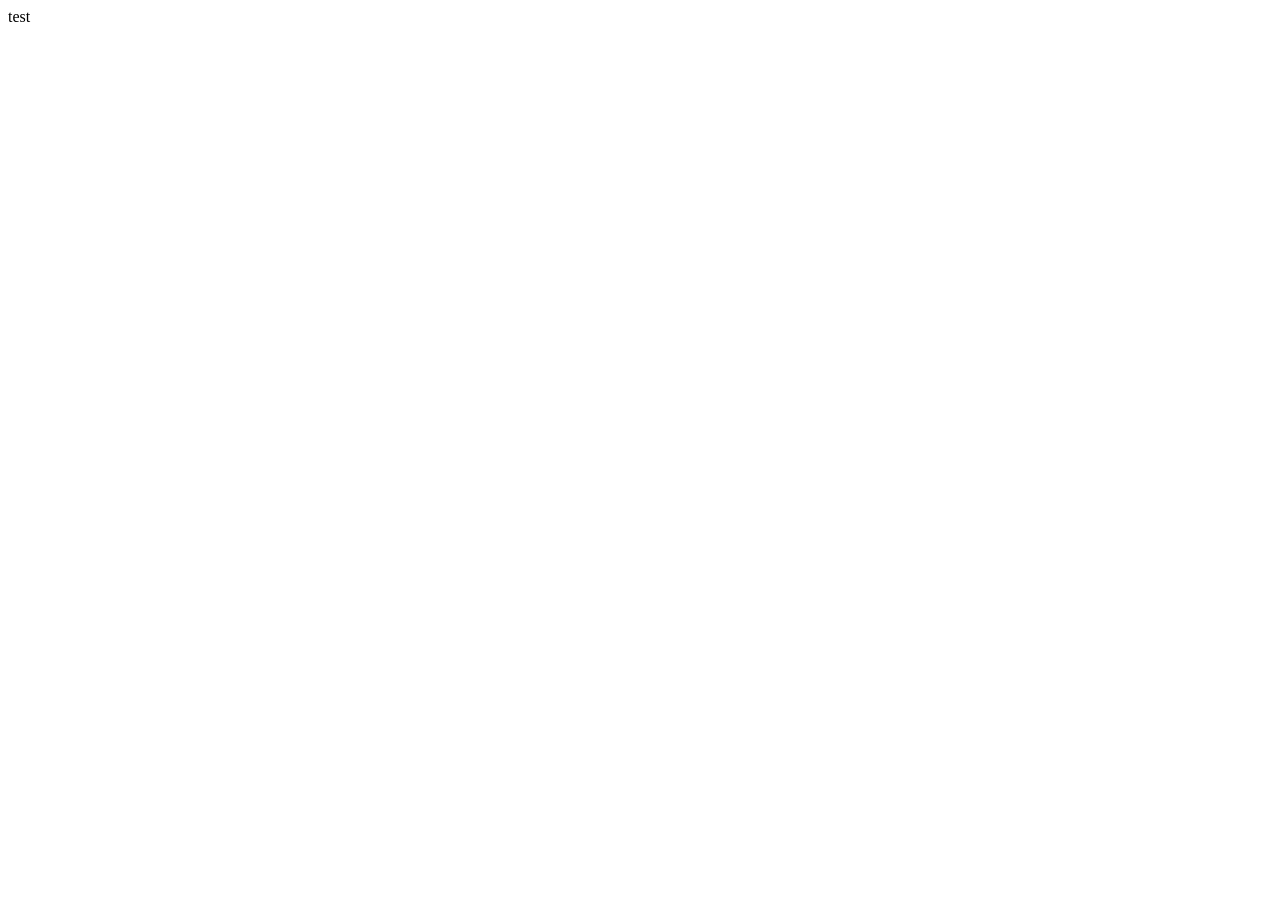
==== src/index.html @ 900b482f "Add initial HTML structure to index.html" ====
<!DOCTYPE html>
<html lang="en">
<head>
    <meta charset="UTF-8">
    <meta name="viewport" content="width=device-width, initial-scale=1.0">
    <title>Document</title>
</head>
<body>
    test
</body>
</html>
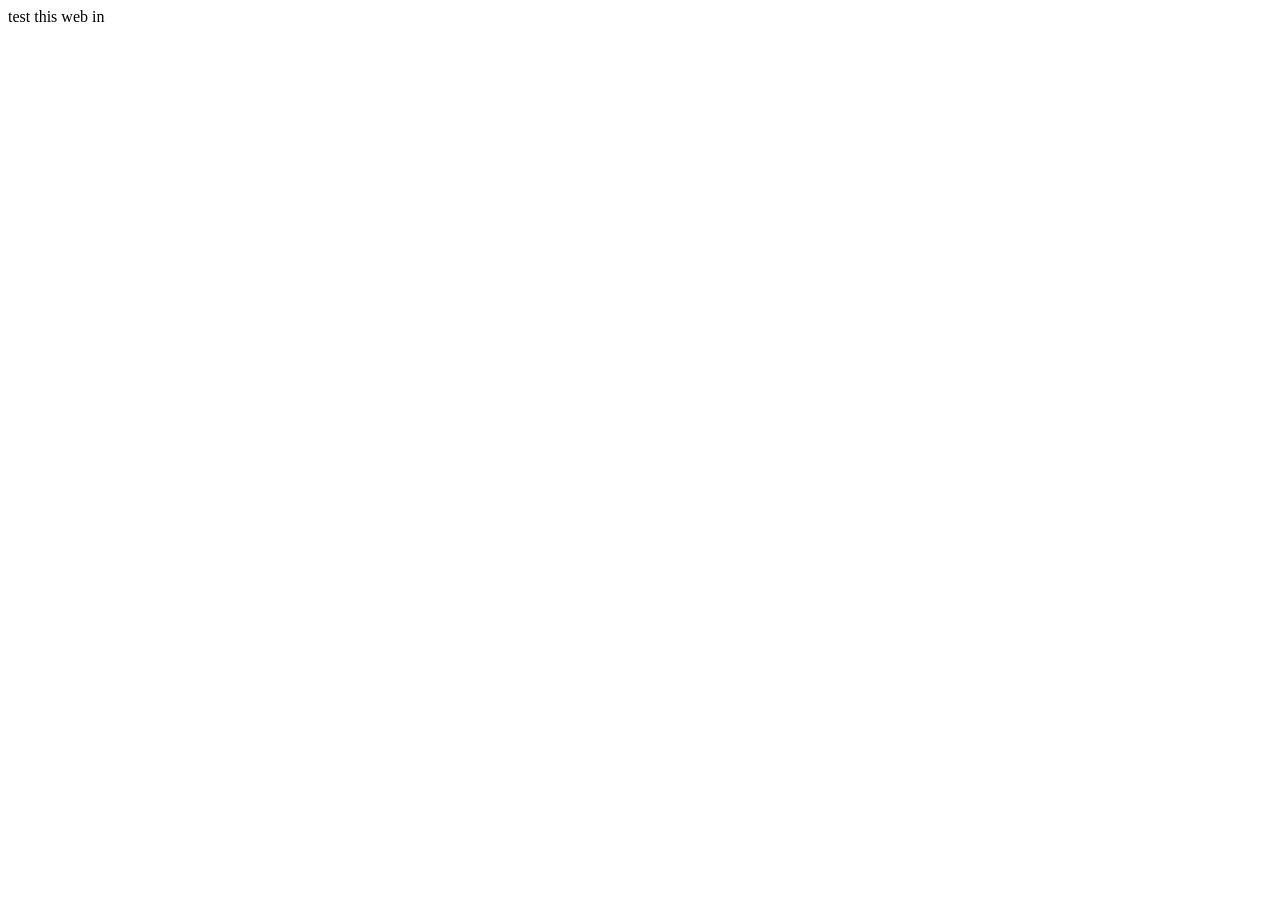
==== commit c69e6da2: "Restore index.html with initial HTML structure" ====
--- a/src/index.html
+++ b/src/index.html
@@ -6,6 +6,6 @@
     <title>Document</title>
 </head>
 <body>
-    test
+    test this web in 
 </body>
 </html>
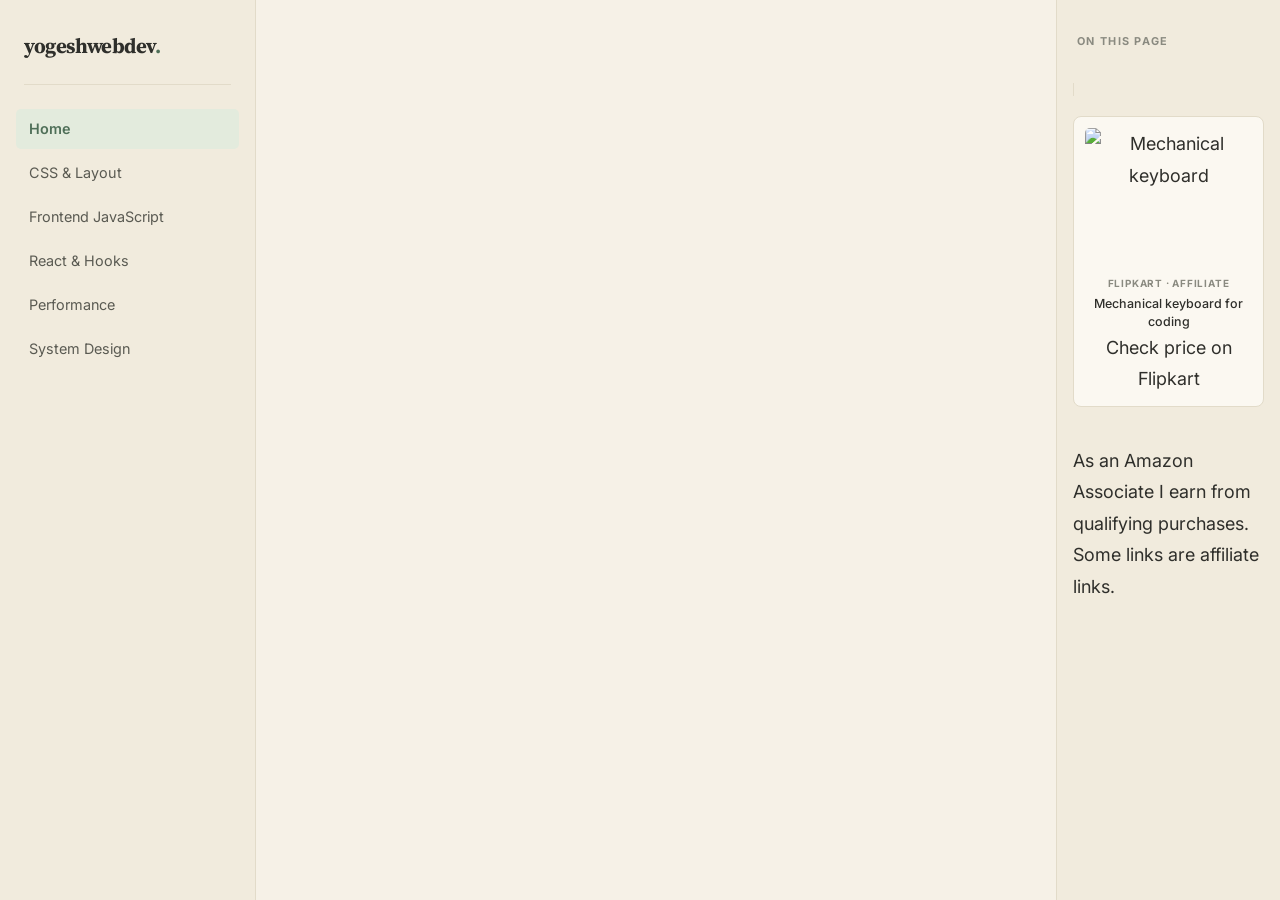
==== commit d7fc6d4e: "feat: add navbar and rightbar components with affiliate links - Implemented a responsive navbar in `" ====
--- a/src/index.html
+++ b/src/index.html
@@ -3,9 +3,30 @@
 <head>
     <meta charset="UTF-8">
     <meta name="viewport" content="width=device-width, initial-scale=1.0">
-    <title>Document</title>
+    <title>Home</title>
+  <link rel="stylesheet" href="index.css">
+    <link rel="stylesheet" href="./components/navbar.css">
+    <link rel="stylesheet" href="./components/rightbar.css">
+
+ 
 </head>
 <body>
-    test this web in 
+
+        <div id="navbar"></div>
+     
+ 
+    <main>
+
+        <section>
+            <h2 hidden></h2>
+        </section>
+
+      </main>
+
+  <!-- RIGHT -->
+  <aside id="rightbar" aria-label="On this page and sponsors"></aside>
+
+  <script src="./js/navbar.js"></script>
+  <script src="./js/rightbar-home.js"></script>
 </body>
 </html>
--- a/src/index.css
+++ b/src/index.css
@@ -0,0 +1,327 @@
+/* ========================================
+   YogeshWebDev — Reading Theme + 3-col Layout
+   ======================================== */
+
+@import url("https://fonts.googleapis.com/css2?family=Source+Serif+4:opsz,wght@8..60,400;8..60,600;8..60,700&family=Inter:wght@400;500;600&family=JetBrains+Mono:wght@400;500&display=swap");
+
+:root {
+  color-scheme: light;
+
+  /* Warm, eye-friendly palette (reduces blue light) */
+  --page:        #f6f1e7;
+  --side:        #f1ebdd;
+  --surface:     #fbf8f1;
+  --surface-soft:#eee8da;
+  --ink:         #2f2f2b;
+  --ink-soft:    #5a5a52;
+  --ink-faint:   #8a8a80;
+  --mark:        #4f6f58;   /* deep sage green */
+  --mark-soft:   #e3ebdd;
+  --rule:        #e2dbc9;
+  --hover:       #ece6d7;
+  --shadow:      0 1px 2px rgba(60,55,40,0.04), 0 4px 12px rgba(60,55,40,0.04);
+
+  /* Layout */
+  --leftbar-w:  16rem;
+  --rightbar-w: 14rem;
+  --content-w:  46rem;      /* ~720px @ 16px */
+  --gap:        2rem;
+
+  /* Type */
+  --font-text: "Source Serif 4", Georgia, "Times New Roman", serif;
+  --font-ui:   "Inter", system-ui, -apple-system, "Segoe UI", sans-serif;
+  --font-mono: "JetBrains Mono", ui-monospace, Consolas, monospace;
+
+  --reading-size: 18px;
+  --reading-line: 1.75;
+
+  /* Radius */
+  --r-sm: 5px;
+  --r-md: 8px;
+  --r-lg: 12px;
+}
+
+*, *::before, *::after { box-sizing: border-box; }
+[hidden] { display: none !important; }
+
+html {
+  scroll-behavior: smooth;
+  scroll-padding-top: 5rem;      /* fixed navbar offset */
+  background: var(--page);
+  -webkit-text-size-adjust: 100%;
+}
+
+body {
+  margin: 0;
+  min-height: 100vh;
+
+  background: var(--page);
+  color: var(--ink);
+
+  font-family: var(--font-text);
+  font-size: var(--reading-size);
+  line-height: var(--reading-line);
+
+  -webkit-font-smoothing: antialiased;
+  -moz-osx-font-smoothing: grayscale;
+  text-rendering: optimizeLegibility;
+}
+
+/* Auto padding — only when sidebars exist & visible */
+body:has(#navbar nav)   { padding-left:  var(--leftbar-w); }
+body:has(#rightbar:not([hidden])) { padding-right: var(--rightbar-w); }
+
+/* ---------- Content column ---------- */
+main {
+  width: 100%;
+  max-width: var(--content-w);
+  min-height: 100vh;
+  margin: 0 auto;
+  padding: 3rem 2rem 6rem;
+}
+
+main > h1 {
+  margin: 0 0 2rem;
+  padding-bottom: 1.25rem;
+  border-bottom: 1px solid var(--rule);
+
+  font-family: var(--font-text);
+  font-size: clamp(1.85rem, 1.4rem + 1.4vw, 2.5rem);
+  font-weight: 700;
+  line-height: 1.2;
+  letter-spacing: -0.025em;
+  text-wrap: balance;                 /* modern browsers */
+  overflow-wrap: anywhere;
+}
+
+/* Chapter label above each h2 */
+main section {
+  margin: 0 0 3rem;
+  counter-increment: chapter;
+  scroll-margin-top: 5rem;
+}
+
+main { counter-reset: chapter; }
+
+main section > h2 {
+  position: relative;
+  margin: 0 0 1.25rem;
+  padding-top: 0.5rem;
+
+  font-family: var(--font-text);
+  font-size: clamp(1.3rem, 1.1rem + 0.6vw, 1.6rem);
+  font-weight: 700;
+  line-height: 1.35;
+  letter-spacing: -0.02em;
+  text-wrap: balance;
+}
+
+main section > h2::before {
+  content: "Chapter " counter(chapter);
+  display: block;
+  margin-bottom: 0.4rem;
+
+  color: var(--mark);
+  font-family: var(--font-ui);
+  font-size: 0.72rem;
+  font-weight: 700;
+  letter-spacing: 0.12em;
+  text-transform: uppercase;
+}
+
+main h3 {
+  margin: 1.75rem 0 0.6rem;
+  font-size: 1.2rem;
+  line-height: 1.4;
+}
+
+main p {
+  margin: 0.75rem 0 1.15rem;
+  color: var(--ink-soft);
+}
+
+main strong { color: var(--ink); font-weight: 600; }
+
+main a {
+  color: var(--mark);
+  text-underline-offset: 3px;
+  text-decoration-thickness: 1px;
+}
+main a:hover { text-decoration-thickness: 2px; }
+
+/* ---------- Details (accordions) ---------- */
+main details {
+  margin: 0.6rem 0;
+  background: var(--surface);
+  border: 1px solid var(--rule);
+  border-radius: var(--r-md);
+  transition: border-color 0.15s, box-shadow 0.15s;
+}
+
+main details:hover { border-color: #d4ccb6; }
+main details[open] {
+  border-color: var(--mark);
+  box-shadow: var(--shadow);
+}
+
+main summary {
+  position: relative;
+  padding: 0.85rem 1.1rem 0.85rem 2.6rem;
+  list-style: none;
+  cursor: pointer;
+  border-radius: var(--r-md);
+  user-select: none;
+
+  color: var(--ink);
+  font-family: var(--font-ui);
+  font-size: 0.94rem;
+  font-weight: 500;
+  line-height: 1.55;
+  transition: background 0.15s, color 0.15s;
+}
+
+main summary::-webkit-details-marker { display: none; }
+
+main summary::before {
+  content: "";
+  position: absolute;
+  left: 1.15rem;
+  top: 50%;
+  width: 0.35rem;
+  height: 0.35rem;
+  border-right: 2px solid var(--ink-faint);
+  border-bottom: 2px solid var(--ink-faint);
+  transform: translateY(-70%) rotate(-45deg);
+  transition: transform 0.2s, border-color 0.2s;
+}
+
+main summary:hover { background: var(--hover); }
+
+main details[open] > summary {
+  color: var(--mark);
+  font-weight: 600;
+  background: var(--mark-soft);
+  border-radius: var(--r-md) var(--r-md) 0 0;
+}
+
+main details[open] > summary::before {
+  transform: translateY(-40%) rotate(45deg);
+  border-color: var(--mark);
+}
+
+main details > *:not(summary) {
+  padding: 0 1.1rem 1.1rem 2.6rem;
+  margin: 0;
+}
+
+main details > *:not(summary):first-of-type { padding-top: 0.5rem; }
+
+/* ---------- Code ---------- */
+pre {
+  max-width: 100%;
+  margin: 1.3rem 0;
+  padding: 1.15rem 1.3rem;
+  overflow-x: auto;
+
+  background: var(--surface-soft);
+  color: var(--ink);
+  border: 1px solid var(--rule);
+  border-radius: var(--r-md);
+
+  font-family: var(--font-mono);
+  font-size: 0.85rem;
+  line-height: 1.65;
+  tab-size: 2;
+}
+
+code { font-family: var(--font-mono); font-size: 0.88em; }
+
+:not(pre) > code {
+  padding: 0.12em 0.4em;
+  background: var(--surface-soft);
+  border: 1px solid var(--rule);
+  border-radius: 4px;
+  overflow-wrap: anywhere;
+}
+
+/* ---------- Lists ---------- */
+main ul, main ol {
+  padding-left: 1.5rem;
+  color: var(--ink-soft);
+}
+main li { margin: 0.4rem 0; padding-left: 0.15rem; }
+main li::marker { color: var(--mark); }
+
+/* ---------- Tables ---------- */
+main table {
+  display: block;
+  max-width: 100%;
+  overflow-x: auto;
+  border-collapse: collapse;
+  font-family: var(--font-ui);
+  font-size: 0.9rem;
+}
+main th, main td {
+  padding: 0.75rem 0.9rem;
+  text-align: left;
+  border-bottom: 1px solid var(--rule);
+}
+main th {
+  background: var(--surface-soft);
+  color: var(--ink);
+  font-weight: 600;
+}
+
+/* ---------- Media ---------- */
+main img, main video, main iframe {
+  max-width: 100%;
+  height: auto;
+  border-radius: var(--r-md);
+}
+
+/* ---------- Focus / selection ---------- */
+::selection { background: var(--mark-soft); color: var(--ink); }
+:focus-visible {
+  outline: 2px solid var(--mark);
+  outline-offset: 3px;
+  border-radius: 3px;
+}
+
+
+/* ---------- Responsive ---------- */
+@media (max-width: 1150px) {
+  body:has(#rightbar:not([hidden])) { padding-right: 0; }
+  #rightbar { display: none; }
+}
+
+@media (max-width: 860px) {
+  body:has(#navbar nav) { padding-left: 0; }
+  main { padding: 2rem 1.25rem 4rem; }
+  main > h1 { margin-top: 1rem; }
+}
+
+@media (max-width: 520px) {
+  :root { --reading-size: 16.5px; --reading-line: 1.7; }
+  main { padding: 1.5rem 1rem 3rem; }
+  main section { margin-bottom: 2.25rem; }
+  main summary { padding: 0.75rem 0.9rem 0.75rem 2.3rem; font-size: 0.92rem; }
+  main summary::before { left: 0.95rem; }
+  main details > *:not(summary) { padding: 0 0.9rem 0.9rem 2.3rem; }
+  pre { padding: 0.9rem; font-size: 0.78rem; }
+}
+
+@media (prefers-reduced-motion: reduce) {
+  html { scroll-behavior: auto; }
+  *, *::before, *::after {
+    transition-duration: 0.01ms !important;
+    animation-duration: 0.01ms !important;
+  }
+}
+
+@media print {
+  body { padding: 0 !important; background: #fff; color: #000; }
+  main { max-width: none; padding: 0; }
+  main details { break-inside: avoid; }
+  main details > *:not(summary) { display: block !important; }
+  #navbar, #rightbar { display: none !important; }
+}
--- a/src/components/navbar.css
+++ b/src/components/navbar.css
@@ -0,0 +1,111 @@
+/* ---------- Left sidebar ---------- */
+#navbar nav {
+  position: fixed;
+  inset: 0 auto 0 0;
+  z-index: 20;
+
+  width: var(--leftbar-w, 16rem);
+  padding: 1.75rem 1rem;
+  display: flex;
+  flex-direction: column;
+
+  background: var(--side);
+  border-right: 1px solid var(--rule);
+  overflow-y: auto;
+}
+
+#navbar .logo {
+  margin: 0 0.5rem 1.5rem;
+  padding-bottom: 1.2rem;
+  border-bottom: 1px solid var(--rule);
+
+  color: var(--ink);
+  font-family: var(--font-text);
+  font-size: 1.3rem;
+  font-weight: 700;
+  letter-spacing: -0.02em;
+}
+
+#navbar .logo::after {
+  content: ".";
+  color: var(--mark);
+}
+
+#navbar ul {
+  display: flex;
+  flex-direction: column;
+  gap: 0.2rem;
+  margin: 0;
+  padding: 0;
+  list-style: none;
+}
+
+#navbar li { margin: 0; }
+
+#navbar a {
+  display: block;
+  padding: 0.6rem 0.8rem;
+  border-radius: var(--r-sm);
+
+  color: var(--ink-soft);
+  font-family: var(--font-ui);
+  font-size: 0.9rem;
+  line-height: 1.5;
+  text-decoration: none;
+  overflow-wrap: anywhere;
+  transition: background 0.15s, color 0.15s;
+}
+
+#navbar a:hover {
+  background: var(--hover);
+  color: var(--ink);
+}
+
+#navbar a.active,
+#navbar a[aria-current="page"] {
+  background: var(--mark-soft);
+  color: var(--mark);
+  font-weight: 600;
+}
+
+/* ---------- Mobile: top strip ---------- */
+@media (max-width: 860px) {
+  #navbar nav {
+    position: sticky;
+    top: 0;
+    inset: auto;
+    width: 100%;
+    padding: 0.75rem 1rem;
+    flex-direction: row;
+    align-items: center;
+    gap: 1rem;
+    border-right: 0;
+    border-bottom: 1px solid var(--rule);
+    overflow-x: auto;
+    overflow-y: hidden;
+  }
+
+  #navbar .logo {
+    flex: none;
+    margin: 0;
+    padding: 0 1rem 0 0;
+    border-bottom: 0;
+    border-right: 1px solid var(--rule);
+    font-size: 1.1rem;
+  }
+
+  #navbar ul {
+    flex-direction: row;
+    gap: 0.25rem;
+    overflow-x: auto;
+  }
+
+  #navbar li { flex: 0 0 auto; }
+
+  #navbar a {
+    padding: 0.45rem 0.7rem;
+    white-space: nowrap;
+  }
+}
+
+@media print { #navbar { display: none; } }
--- a/src/components/rightbar.css
+++ b/src/components/rightbar.css
@@ -0,0 +1,120 @@
+/* ---------- Right sidebar ---------- */
+#rightbar {
+  position: fixed;
+  inset: 0 0 0 auto;
+  z-index: 10;
+
+  width: var(--rightbar-w, 14rem);
+  padding: 2rem 1rem;
+  display: flex;
+  flex-direction: column;
+  gap: 1.25rem;
+
+  background: var(--side);
+  border-left: 1px solid var(--rule);
+  overflow-y: auto;
+
+  font-family: var(--font-ui);
+}
+
+/* ---------- TOC ---------- */
+#rightbar .rb-title {
+  margin: 0 0 0.75rem 0.25rem;
+  color: var(--ink-faint);
+  font-size: 0.68rem;
+  font-weight: 700;
+  letter-spacing: 0.12em;
+  text-transform: uppercase;
+}
+
+#rb-list {
+  margin: 0;
+  padding: 0;
+  list-style: none;
+  border-left: 1px solid var(--rule);
+}
+
+#rb-list li { margin: 0; }
+
+#rb-list a {
+  display: block;
+  margin-left: -1px;
+  padding: 0.4rem 0.7rem;
+  border-left: 2px solid transparent;
+  border-radius: 0 var(--r-sm) var(--r-sm) 0;
+
+  color: var(--ink-soft);
+  font-size: 0.82rem;
+  line-height: 1.5;
+  text-decoration: none;
+  overflow-wrap: anywhere;
+  transition: color 0.15s, background 0.15s, border-color 0.15s;
+}
+
+#rb-list a:hover {
+  background: var(--hover);
+  color: var(--ink);
+}
+
+#rb-list a.active {
+  border-left-color: var(--mark);
+  background: var(--mark-soft);
+  color: var(--mark);
+  font-weight: 600;
+}
+
+/* ---------- Sponsored / Ads ---------- */
+#rightbar .rb-ad {
+  padding: 0.7rem;
+  background: var(--surface);
+  border: 1px solid var(--rule);
+  border-radius: var(--r-md);
+  text-align: center;
+  transition: transform 0.15s, box-shadow 0.15s, border-color 0.15s;
+}
+
+#rightbar .rb-ad:hover {
+  transform: translateY(-2px);
+  box-shadow: var(--shadow);
+  border-color: var(--mark);
+}
+
+#rightbar .rb-ad a {
+  display: block;
+  text-decoration: none;
+  color: inherit;
+}
+
+#rightbar .rb-ad img {
+  display: block;
+  width: 100%;
+  height: auto;
+  margin-bottom: 0.5rem;
+  border-radius: var(--r-sm);
+  object-fit: cover;
+}
+
+#rightbar .ad-tag {
+  display: block;
+  margin-bottom: 0.2rem;
+  color: var(--ink-faint);
+  font-size: 0.62rem;
+  font-weight: 700;
+  letter-spacing: 0.08em;
+  text-transform: uppercase;
+}
+
+#rightbar .ad-text {
+  margin: 0;
+  color: var(--ink);
+  font-size: 0.78rem;
+  line-height: 1.45;
+  font-weight: 500;
+}
+
+/* Push ads to bottom if space remains */
+#rightbar .rb-ad:last-child { margin-top: auto; }
+
+/* ---------- Responsive ---------- */
+@media (max-width: 1150px) { #rightbar { display: none; } }
+@media print { #rightbar { display: none; } }
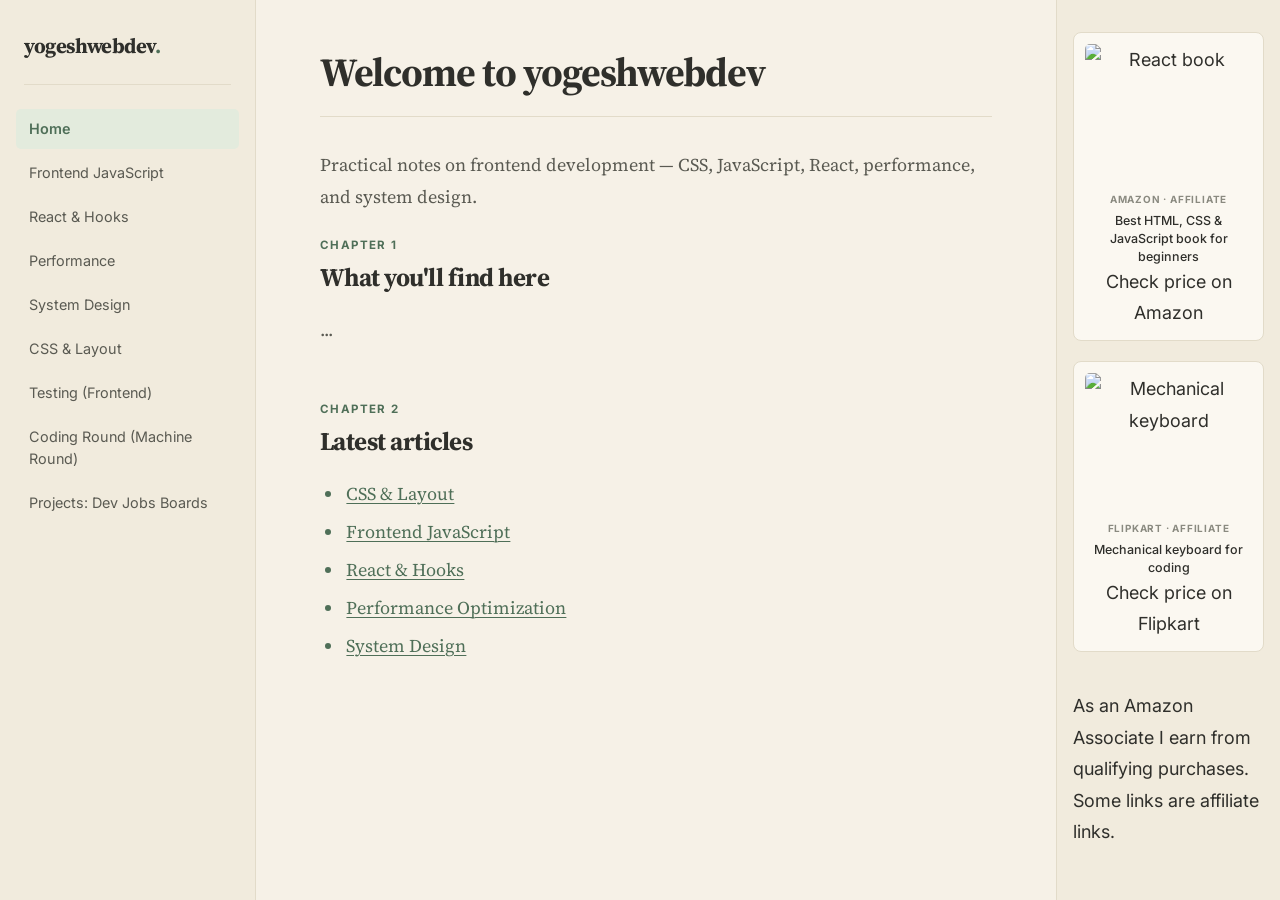
==== commit ef623bea: "feat: update navbar and css-and-layout sections, add new HTML files for backend concepts and testing" ====
--- a/src/index.html
+++ b/src/index.html
@@ -1,30 +1,40 @@
 <!DOCTYPE html>
 <html lang="en">
 <head>
-    <meta charset="UTF-8">
-    <meta name="viewport" content="width=device-width, initial-scale=1.0">
-    <title>Home</title>
+  <meta charset="UTF-8">
+  <meta name="viewport" content="width=device-width, initial-scale=1.0">
+  <title>Home — yogeshwebdev</title>
+
   <link rel="stylesheet" href="index.css">
-    <link rel="stylesheet" href="./components/navbar.css">
-    <link rel="stylesheet" href="./components/rightbar.css">
-
- 
+  <link rel="stylesheet" href="./components/navbar.css">
+  <link rel="stylesheet" href="./components/rightbar.css">
 </head>
 <body>
 
-        <div id="navbar"></div>
-     
- 
-    <main>
+  <div id="navbar"></div>
 
-        <section>
-            <h2 hidden></h2>
-        </section>
+  <main>
+    <h1>Welcome to yogeshwebdev</h1>
+    <p>Practical notes on frontend development — CSS, JavaScript, React, performance, and system design.</p>
 
-      </main>
+    <section>
+      <h2>What you'll find here</h2>
+      <p>...</p>
+    </section>
 
-  <!-- RIGHT -->
-  <aside id="rightbar" aria-label="On this page and sponsors"></aside>
+    <section>
+      <h2>Latest articles</h2>
+      <ul>
+        <li><a href="css-and-layout.html">CSS &amp; Layout</a></li>
+        <li><a href="frontend-javascript.html">Frontend JavaScript</a></li>
+        <li><a href="react-and-hooks.html">React &amp; Hooks</a></li>
+        <li><a href="performance-optimization.html">Performance Optimization</a></li>
+        <li><a href="system-design-frontend.html">System Design</a></li>
+      </ul>
+    </section>
+  </main>
+
+  <aside id="rightbar" aria-label="Sponsors"></aside>
 
   <script src="./js/navbar.js"></script>
   <script src="./js/rightbar-home.js"></script>
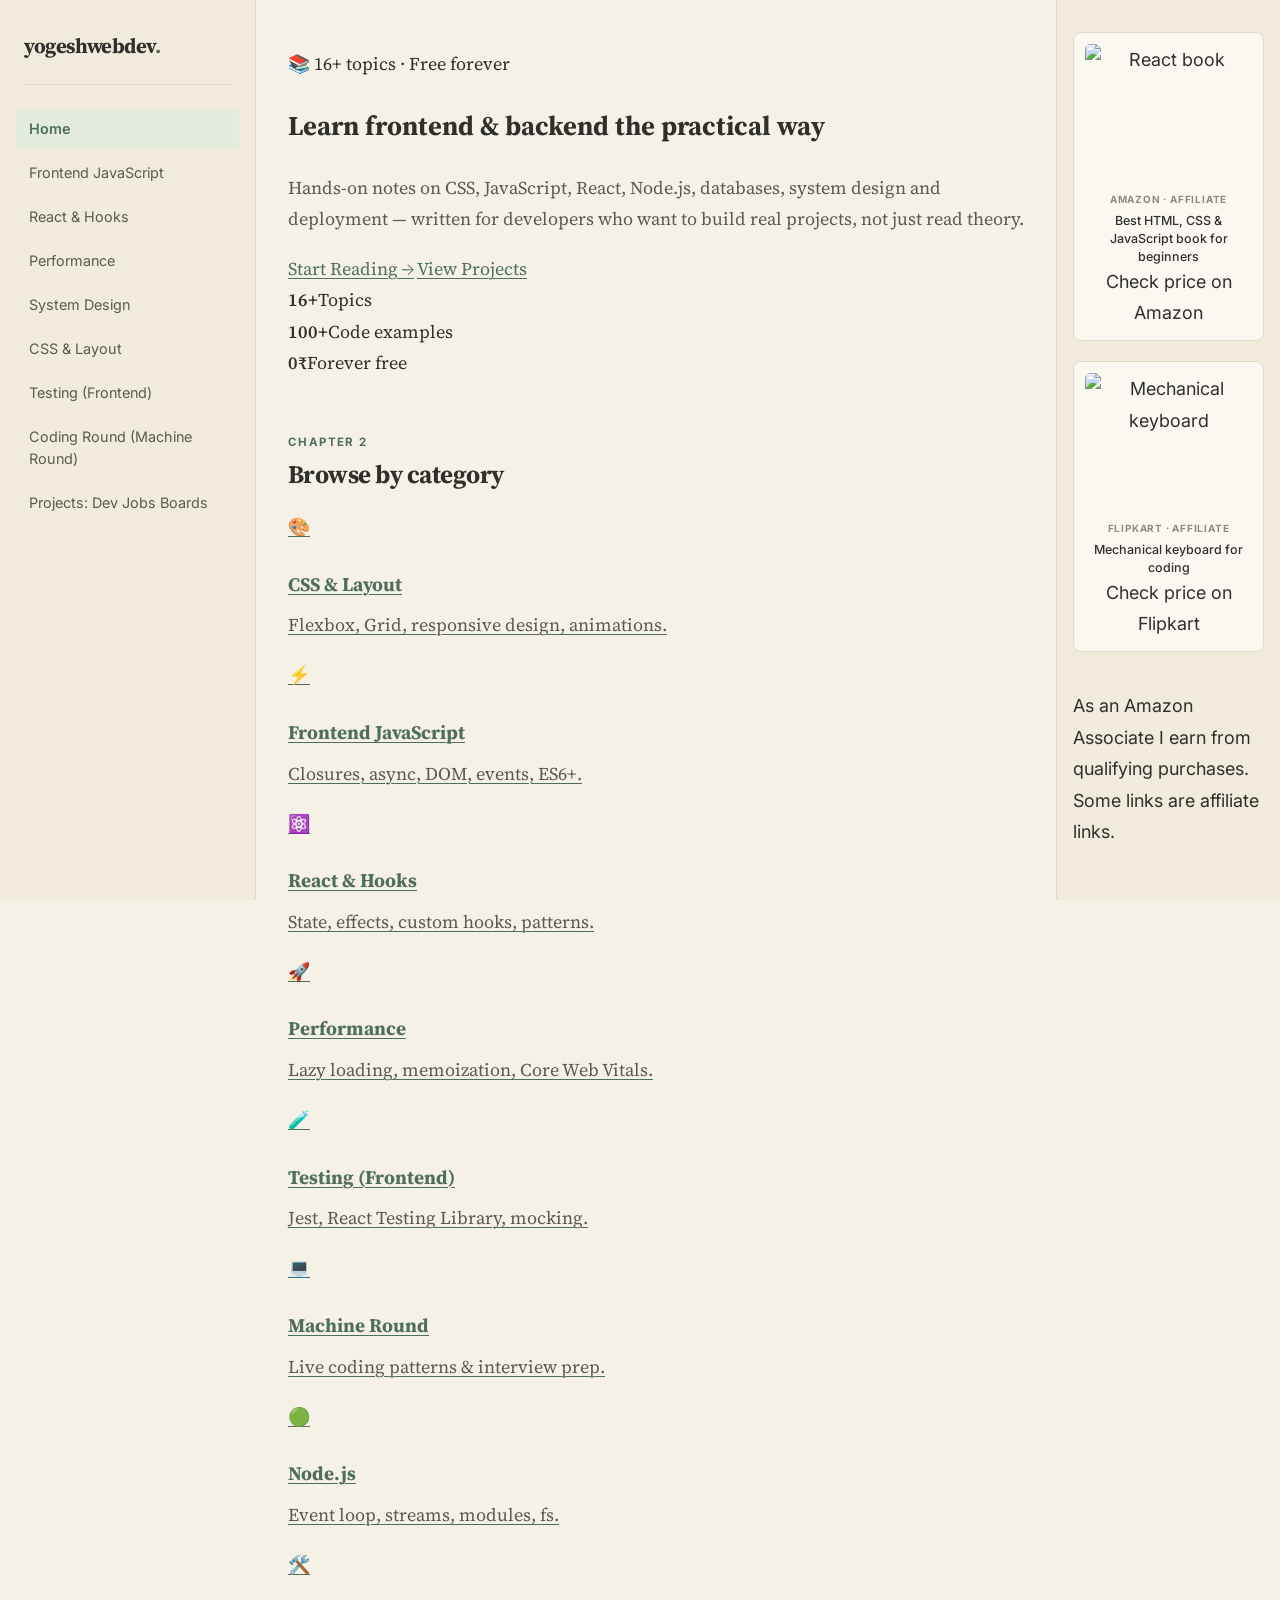
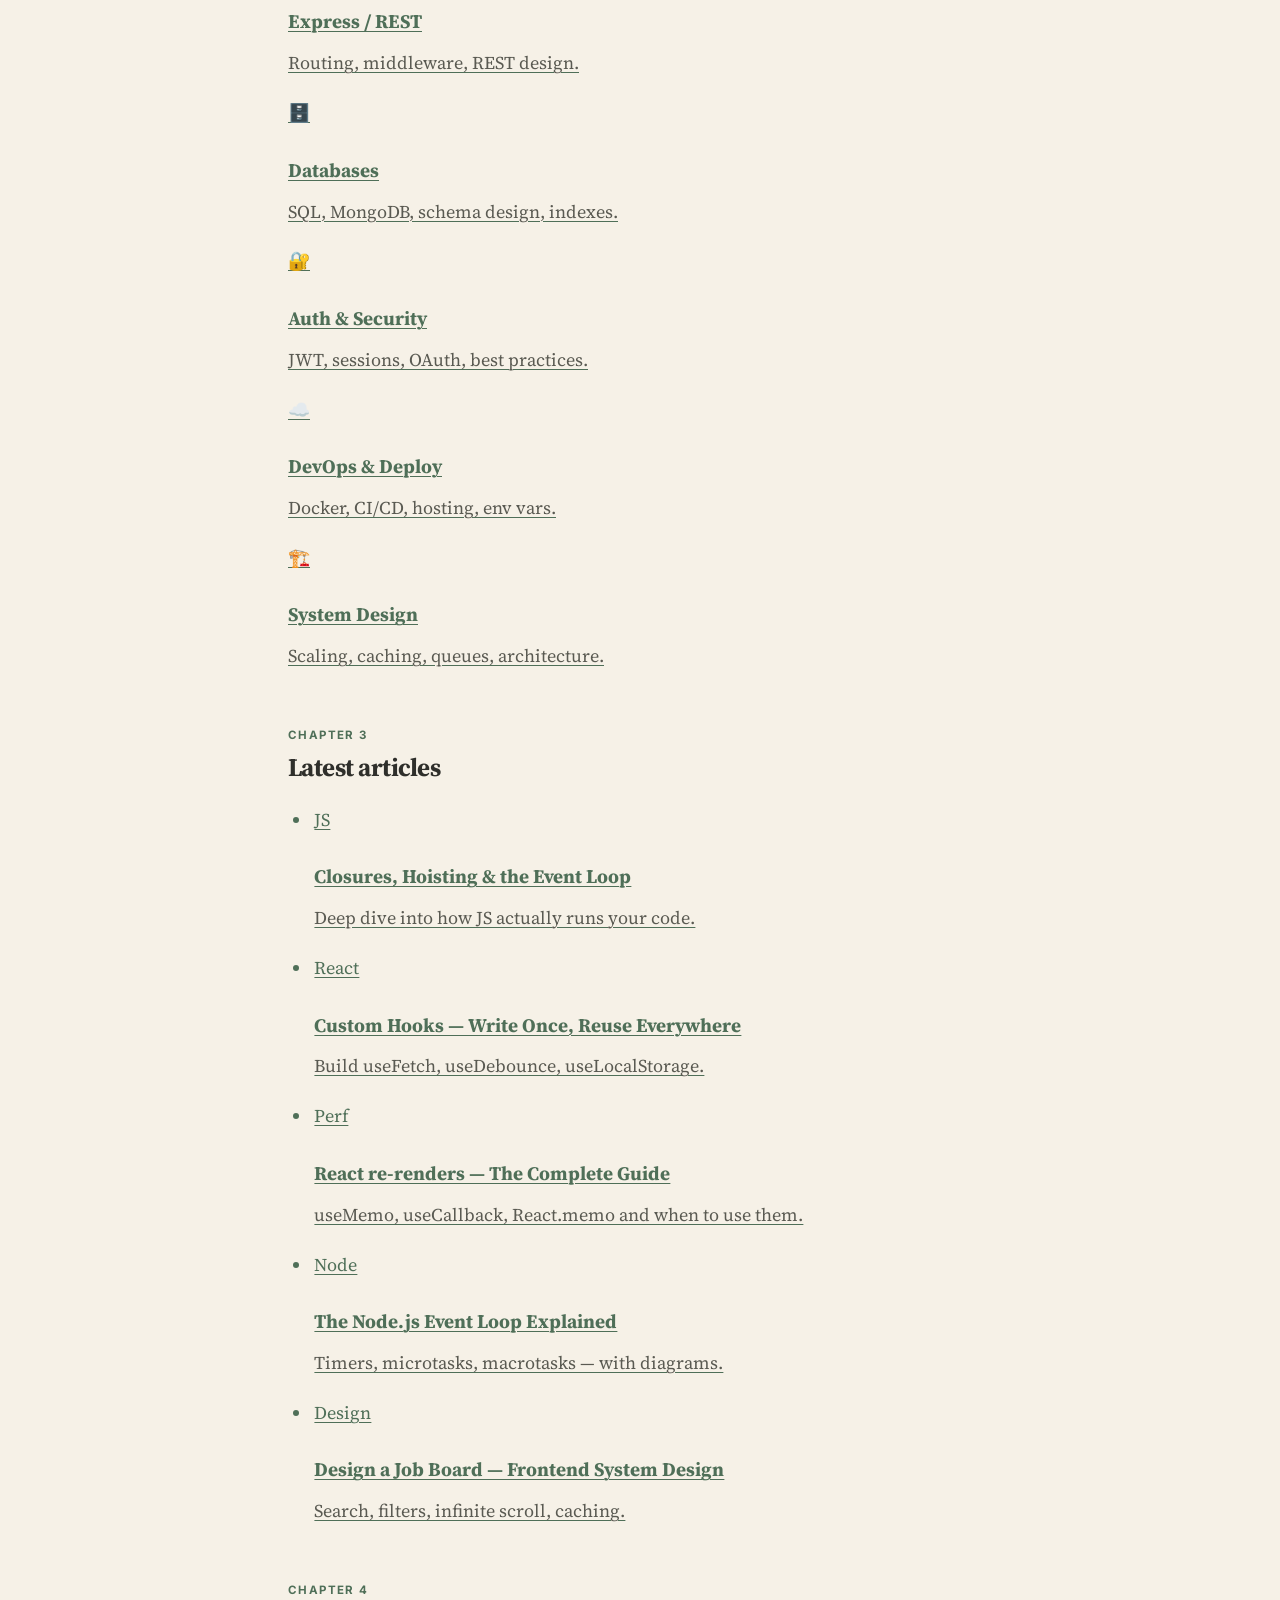
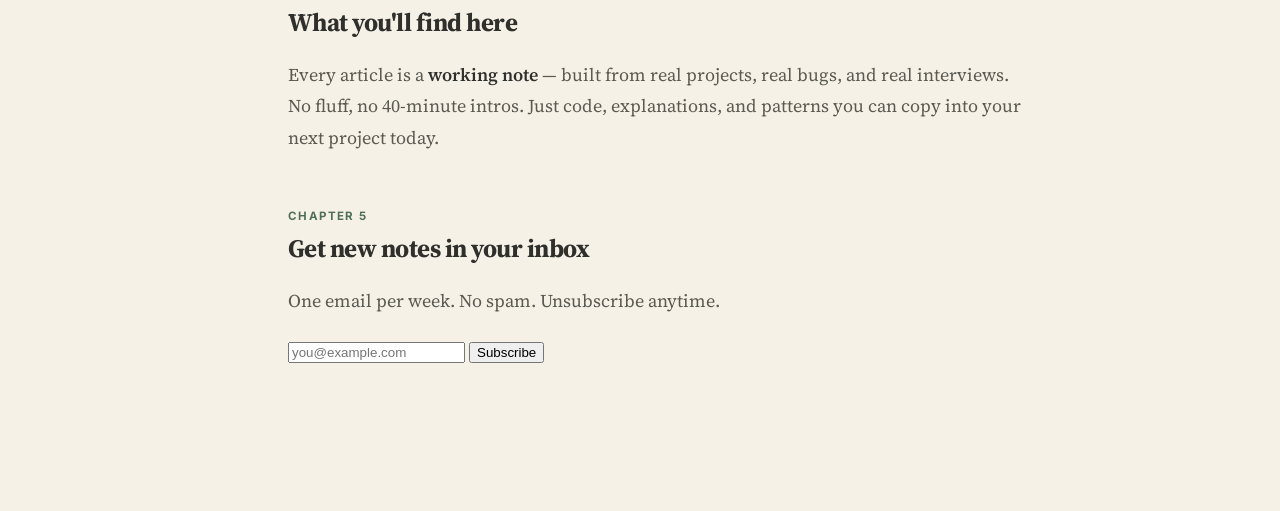
==== commit 6b1bc8de: "Add SVG diagrams for JavaScript concepts: var loop trap and web API queue - Created var-loop-trap.sv" ====
--- a/src/index.html
+++ b/src/index.html
@@ -3,35 +3,207 @@
 <head>
   <meta charset="UTF-8">
   <meta name="viewport" content="width=device-width, initial-scale=1.0">
-  <title>Home — yogeshwebdev</title>
+  <title>yogeshwebdev — Frontend & Backend Notes</title>
+  <meta name="description" content="Practical notes on frontend and backend development — CSS, JavaScript, React, Node.js, system design and more.">
 
   <link rel="stylesheet" href="index.css">
   <link rel="stylesheet" href="./components/navbar.css">
   <link rel="stylesheet" href="./components/rightbar.css">
+
+  <link rel="preconnect" href="https://fonts.googleapis.com">
+  <link rel="preconnect" href="https://fonts.gstatic.com" crossorigin>
+  <link href="https://fonts.googleapis.com/css2?family=Inter:wght@400;500;600;700;800&family=Fira+Code:wght@400;500&display=swap" rel="stylesheet">
 </head>
 <body>
 
   <div id="navbar"></div>
 
-  <main>
-    <h1>Welcome to yogeshwebdev</h1>
-    <p>Practical notes on frontend development — CSS, JavaScript, React, performance, and system design.</p>
-
-    <section>
+  <main class="home">
+
+    <!-- ============ HERO ============ -->
+    <section class="hero">
+      <span class="badge">📚 16+ topics · Free forever</span>
+      <h1>
+        Learn <span class="gradient">frontend</span> &amp;
+        <span class="gradient">backend</span> the practical way
+      </h1>
+      <p class="lead">
+        Hands-on notes on CSS, JavaScript, React, Node.js, databases,
+        system design and deployment — written for developers who want
+        to build real projects, not just read theory.
+      </p>
+
+      <div class="cta">
+        <a href="#latest" class="btn btn-primary">Start Reading →</a>
+        <a href="projects.html" class="btn btn-ghost">View Projects</a>
+      </div>
+
+      <div class="stats">
+        <div><strong>16+</strong><span>Topics</span></div>
+        <div><strong>100+</strong><span>Code examples</span></div>
+        <div><strong>0₹</strong><span>Forever free</span></div>
+      </div>
+    </section>
+
+    <!-- ============ CATEGORIES ============ -->
+    <section class="categories">
+      <h2>Browse by category</h2>
+
+      <div class="grid">
+
+        <a class="card" href="css-and-layout.html">
+          <div class="icon">🎨</div>
+          <h3>CSS &amp; Layout</h3>
+          <p>Flexbox, Grid, responsive design, animations.</p>
+        </a>
+
+        <a class="card" href="frontend-javascript.html">
+          <div class="icon">⚡</div>
+          <h3>Frontend JavaScript</h3>
+          <p>Closures, async, DOM, events, ES6+.</p>
+        </a>
+
+        <a class="card" href="react-and-hooks.html">
+          <div class="icon">⚛️</div>
+          <h3>React &amp; Hooks</h3>
+          <p>State, effects, custom hooks, patterns.</p>
+        </a>
+
+        <a class="card" href="performance-optimization.html">
+          <div class="icon">🚀</div>
+          <h3>Performance</h3>
+          <p>Lazy loading, memoization, Core Web Vitals.</p>
+        </a>
+
+        <a class="card" href="testing-frontend.html">
+          <div class="icon">🧪</div>
+          <h3>Testing (Frontend)</h3>
+          <p>Jest, React Testing Library, mocking.</p>
+        </a>
+
+        <a class="card" href="coding-round.html">
+          <div class="icon">💻</div>
+          <h3>Machine Round</h3>
+          <p>Live coding patterns &amp; interview prep.</p>
+        </a>
+
+        <a class="card" href="nodejs-fundamentals.html">
+          <div class="icon">🟢</div>
+          <h3>Node.js</h3>
+          <p>Event loop, streams, modules, fs.</p>
+        </a>
+
+        <a class="card" href="express-rest-api.html">
+          <div class="icon">🛠️</div>
+          <h3>Express / REST</h3>
+          <p>Routing, middleware, REST design.</p>
+        </a>
+
+        <a class="card" href="databases.html">
+          <div class="icon">🗄️</div>
+          <h3>Databases</h3>
+          <p>SQL, MongoDB, schema design, indexes.</p>
+        </a>
+
+        <a class="card" href="auth-security.html">
+          <div class="icon">🔐</div>
+          <h3>Auth &amp; Security</h3>
+          <p>JWT, sessions, OAuth, best practices.</p>
+        </a>
+
+        <a class="card" href="devops-deployment.html">
+          <div class="icon">☁️</div>
+          <h3>DevOps &amp; Deploy</h3>
+          <p>Docker, CI/CD, hosting, env vars.</p>
+        </a>
+
+        <a class="card" href="system-design-backend.html">
+          <div class="icon">🏗️</div>
+          <h3>System Design</h3>
+          <p>Scaling, caching, queues, architecture.</p>
+        </a>
+
+      </div>
+    </section>
+
+    <!-- ============ LATEST ARTICLES ============ -->
+    <section id="latest" class="latest">
+      <h2>Latest articles</h2>
+
+      <ul class="list">
+        <li>
+          <a href="frontend-javascript.html">
+            <span class="tag">JS</span>
+            <div>
+              <h3>Closures, Hoisting &amp; the Event Loop</h3>
+              <p>Deep dive into how JS actually runs your code.</p>
+            </div>
+          </a>
+        </li>
+
+        <li>
+          <a href="react-and-hooks.html">
+            <span class="tag">React</span>
+            <div>
+              <h3>Custom Hooks — Write Once, Reuse Everywhere</h3>
+              <p>Build useFetch, useDebounce, useLocalStorage.</p>
+            </div>
+          </a>
+        </li>
+
+        <li>
+          <a href="performance-optimization.html">
+            <span class="tag">Perf</span>
+            <div>
+              <h3>React re-renders — The Complete Guide</h3>
+              <p>useMemo, useCallback, React.memo and when to use them.</p>
+            </div>
+          </a>
+        </li>
+
+        <li>
+          <a href="nodejs-fundamentals.html">
+            <span class="tag">Node</span>
+            <div>
+              <h3>The Node.js Event Loop Explained</h3>
+              <p>Timers, microtasks, macrotasks — with diagrams.</p>
+            </div>
+          </a>
+        </li>
+
+        <li>
+          <a href="system-design-frontend.html">
+            <span class="tag">Design</span>
+            <div>
+              <h3>Design a Job Board — Frontend System Design</h3>
+              <p>Search, filters, infinite scroll, caching.</p>
+            </div>
+          </a>
+        </li>
+      </ul>
+    </section>
+
+    <!-- ============ ABOUT ============ -->
+    <section class="about">
       <h2>What you'll find here</h2>
-      <p>...</p>
-    </section>
-
-    <section>
-      <h2>Latest articles</h2>
-      <ul>
-        <li><a href="css-and-layout.html">CSS &amp; Layout</a></li>
-        <li><a href="frontend-javascript.html">Frontend JavaScript</a></li>
-        <li><a href="react-and-hooks.html">React &amp; Hooks</a></li>
-        <li><a href="performance-optimization.html">Performance Optimization</a></li>
-        <li><a href="system-design-frontend.html">System Design</a></li>
-      </ul>
-    </section>
+      <p>
+        Every article is a <strong>working note</strong> — built from real
+        projects, real bugs, and real interviews. No fluff, no 40-minute
+        intros. Just code, explanations, and patterns you can copy into
+        your next project today.
+      </p>
+    </section>
+
+    <!-- ============ NEWSLETTER ============ -->
+    <section class="newsletter">
+      <h2>Get new notes in your inbox</h2>
+      <p>One email per week. No spam. Unsubscribe anytime.</p>
+      <form onsubmit="event.preventDefault(); alert('Subscribed! (demo)');">
+        <input type="email" placeholder="you@example.com" required>
+        <button type="submit">Subscribe</button>
+      </form>
+    </section>
+
   </main>
 
   <aside id="rightbar" aria-label="Sponsors"></aside>
--- a/src/index.css
+++ b/src/index.css
@@ -24,7 +24,7 @@
   /* Layout */
   --leftbar-w:  16rem;
   --rightbar-w: 14rem;
-  --content-w:  46rem;      /* ~720px @ 16px */
+  --content-w:  80rem;      /* ~720px @ 16px */
   --gap:        2rem;
 
   /* Type */
